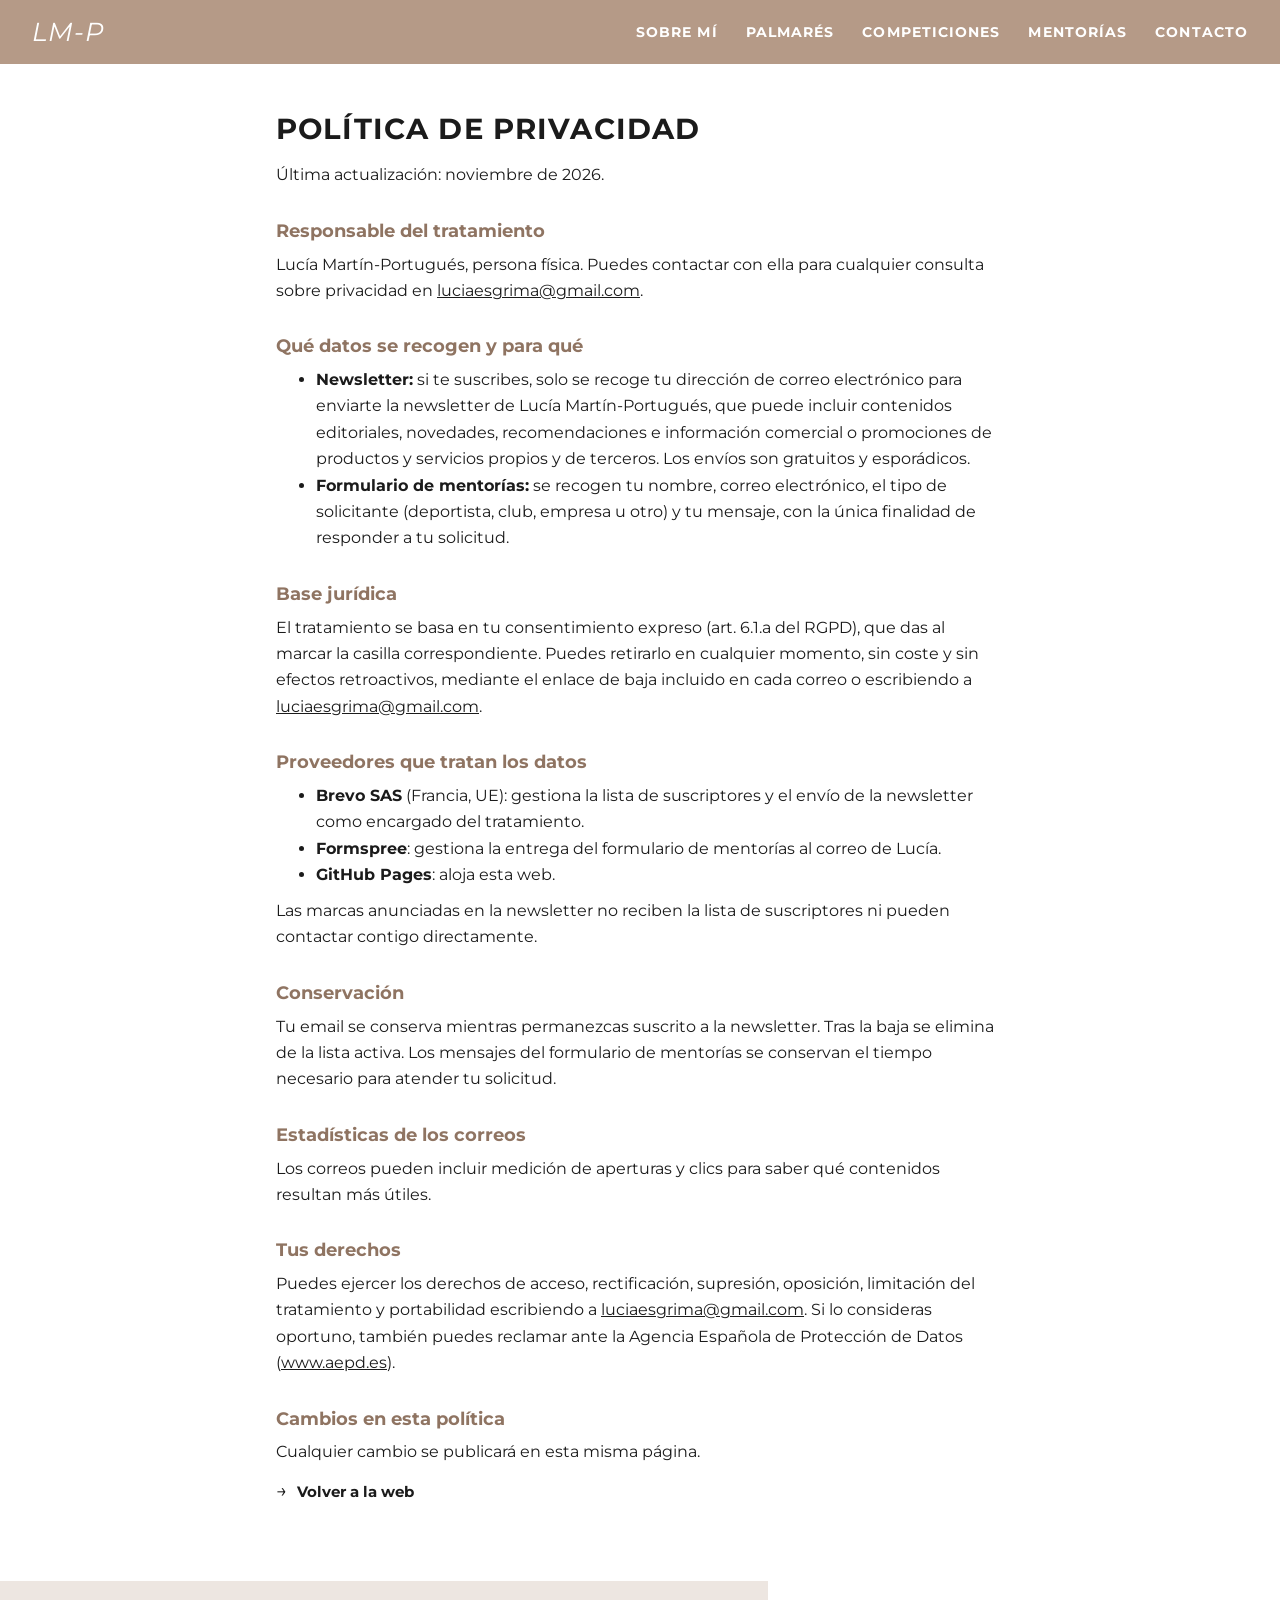
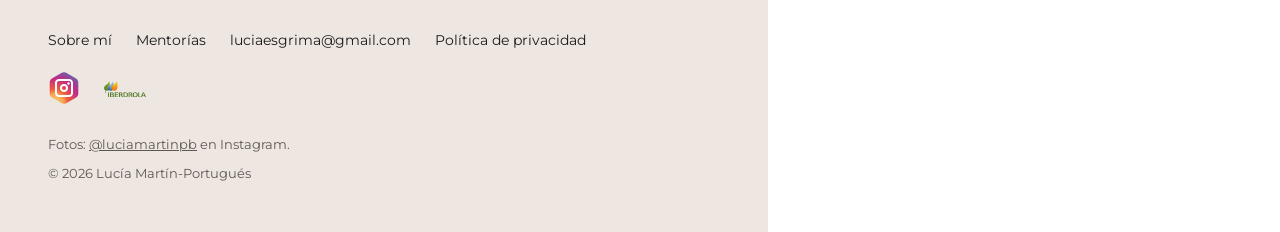
==== privacidad.html @ ec2f9558 "Newsletter: modal de suscripción con Brevo, captcha de suma y política de privacidad - Botón Suscrib" ====
<!DOCTYPE html>
<html lang="es">
<head>
  <meta charset="UTF-8">
  <meta name="viewport" content="width=device-width, initial-scale=1">
  <title>Política de privacidad | Lucía Martín-Portugués</title>
  <meta name="description" content="Política de privacidad de la web de Lucía Martín-Portugués: newsletter, formulario de mentorías, derechos y contacto.">
  <link rel="icon" href="favicon.svg" type="image/svg+xml">
  <link rel="preconnect" href="https://fonts.googleapis.com">
  <link rel="preconnect" href="https://fonts.gstatic.com" crossorigin>
  <link rel="stylesheet" href="https://fonts.googleapis.com/css2?family=Montserrat:ital,wght@0,400;0,500;0,600;0,700;0,800;1,400;1,600&display=swap">
  <link rel="stylesheet" href="css/styles.css">
</head>
<body>
  <a class="skip-link" href="#main">Saltar al contenido</a>

  <header class="site-header">
    <div class="header-inner">
      <a class="brand" href="index.html" aria-label="Lucía Martín-Portugués, inicio">LM-P</a>
      <button class="nav-toggle" type="button" aria-controls="site-nav" aria-expanded="false" aria-label="Abrir menú">
        <span class="nav-toggle-bar"></span>
        <span class="nav-toggle-bar"></span>
        <span class="nav-toggle-bar"></span>
      </button>
      <nav id="site-nav" class="site-nav" aria-label="Navegación principal">
        <ul>
          <li><a href="index.html#about">Sobre mí</a></li>
          <li><a href="index.html#highlights">Palmarés</a></li>
          <li><a href="index.html#competitions">Competiciones</a></li>
          <li><a href="index.html#mentoring">Mentorías</a></li>
          <li><a href="index.html#contact">Contacto</a></li>
        </ul>
      </nav>
    </div>
  </header>

  <main id="main" class="privacy-page">
    <h1>Política de privacidad</h1>
    <p>Última actualización: noviembre de 2026.</p>

    <h2>Responsable del tratamiento</h2>
    <p>Lucía Martín-Portugués, persona física. Puedes contactar con ella para cualquier consulta sobre privacidad en <a href="mailto:luciaesgrima@gmail.com">luciaesgrima@gmail.com</a>.</p>

    <h2>Qué datos se recogen y para qué</h2>
    <ul>
      <li><strong>Newsletter:</strong> si te suscribes, solo se recoge tu dirección de correo electrónico para enviarte la newsletter de Lucía Martín-Portugués, que puede incluir contenidos editoriales, novedades, recomendaciones e información comercial o promociones de productos y servicios propios y de terceros. Los envíos son gratuitos y esporádicos.</li>
      <li><strong>Formulario de mentorías:</strong> se recogen tu nombre, correo electrónico, el tipo de solicitante (deportista, club, empresa u otro) y tu mensaje, con la única finalidad de responder a tu solicitud.</li>
    </ul>

    <h2>Base jurídica</h2>
    <p>El tratamiento se basa en tu consentimiento expreso (art. 6.1.a del RGPD), que das al marcar la casilla correspondiente. Puedes retirarlo en cualquier momento, sin coste y sin efectos retroactivos, mediante el enlace de baja incluido en cada correo o escribiendo a <a href="mailto:luciaesgrima@gmail.com">luciaesgrima@gmail.com</a>.</p>

    <h2>Proveedores que tratan los datos</h2>
    <ul>
      <li><strong>Brevo SAS</strong> (Francia, UE): gestiona la lista de suscriptores y el envío de la newsletter como encargado del tratamiento.</li>
      <li><strong>Formspree</strong>: gestiona la entrega del formulario de mentorías al correo de Lucía.</li>
      <li><strong>GitHub Pages</strong>: aloja esta web.</li>
    </ul>
    <p>Las marcas anunciadas en la newsletter no reciben la lista de suscriptores ni pueden contactar contigo directamente.</p>

    <h2>Conservación</h2>
    <p>Tu email se conserva mientras permanezcas suscrito a la newsletter. Tras la baja se elimina de la lista activa. Los mensajes del formulario de mentorías se conservan el tiempo necesario para atender tu solicitud.</p>

    <h2>Estadísticas de los correos</h2>
    <p>Los correos pueden incluir medición de aperturas y clics para saber qué contenidos resultan más útiles.</p>

    <h2>Tus derechos</h2>
    <p>Puedes ejercer los derechos de acceso, rectificación, supresión, oposición, limitación del tratamiento y portabilidad escribiendo a <a href="mailto:luciaesgrima@gmail.com">luciaesgrima@gmail.com</a>. Si lo consideras oportuno, también puedes reclamar ante la Agencia Española de Protección de Datos (<a href="https://www.aepd.es" rel="noopener">www.aepd.es</a>).</p>

    <h2>Cambios en esta política</h2>
    <p>Cualquier cambio se publicará en esta misma página.</p>

    <p><a class="link-arrow" href="index.html">Volver a la web</a></p>
  </main>

  <footer id="contact" class="site-footer">
    <div class="footer-main">
      <ul class="footer-links">
        <li><a href="index.html#about">Sobre mí</a></li>
        <li><a href="index.html#mentoring">Mentorías</a></li>
        <li><a href="mailto:luciaesgrima@gmail.com">luciaesgrima@gmail.com</a></li>
        <li><a href="privacidad.html">Política de privacidad</a></li>
      </ul>
      <ul class="social-links" aria-label="Redes sociales y patrocinadores">
        <li><a href="https://www.instagram.com/luciamartinpb/" rel="noopener" aria-label="Instagram de Lucía"><img class="social-icon" src="assets/img/instagram-logo.png" alt="Instagram" width="2048" height="2048"></a></li>
        <li><img class="sponsor-icon" src="assets/img/iberdrola-logo.png" alt="Iberdrola, patrocinador" width="600" height="600"></li>
      </ul>
      <p class="credits">
        Fotos: <a href="https://www.instagram.com/luciamartinpb/" rel="noopener">@luciamartinpb</a> en Instagram.
      </p>
      <p class="copyright">&copy; <span id="year">2026</span> Lucía Martín-Portugués</p>
    </div>
  </footer>

  <script src="js/main.js" defer></script>
</body>
</html>
---- css/styles.css ----
/* ===== Base ===== */
:root {
  --color-bg: #ffffff;
  --color-bg-soft: #ede6e1;
  --color-taupe: #b59a87;
  --color-taupe-dark: #8f7462;
  --color-text: #1b1b1b;
  --color-muted: #5f5853;
  --color-border: #ddd3cc;
  --font-sans: "Montserrat", "Helvetica Neue", Helvetica, Arial, system-ui, sans-serif;
  --container: 1120px;
  --space: 1.25rem;
  --header-height: 64px;
}

*,
*::before,
*::after {
  box-sizing: border-box;
}

html {
  scroll-behavior: smooth;
  scroll-padding-top: var(--header-height);
}

body {
  margin: 0;
  font-family: var(--font-sans);
  font-size: 1rem;
  line-height: 1.65;
  color: var(--color-text);
  background: var(--color-bg);
}

img {
  max-width: 100%;
  height: auto;
  display: block;
}

a {
  color: inherit;
}

h1,
h2,
h3 {
  line-height: 1.15;
  margin: 0 0 0.6em;
  font-weight: 700;
}

.container {
  width: 100%;
  max-width: var(--container);
  margin: 0 auto;
  padding: 0 var(--space);
}

.narrow {
  max-width: 760px;
}

.visually-hidden {
  position: absolute;
  width: 1px;
  height: 1px;
  overflow: hidden;
  clip: rect(0 0 0 0);
  white-space: nowrap;
}

.skip-link {
  position: absolute;
  left: -999px;
  top: 0;
  padding: 0.5rem 1rem;
  background: var(--color-text);
  color: #fff;
  z-index: 100;
}

.skip-link:focus {
  left: 0;
}

/* ===== Header / nav ===== */
.site-header {
  position: sticky;
  top: 0;
  z-index: 10;
  background: var(--color-taupe);
  color: #fff;
}

.header-inner {
  display: flex;
  align-items: center;
  justify-content: space-between;
  flex-wrap: wrap;
  min-height: var(--header-height);
  padding: 0 var(--space);
}

.brand {
  font-family: var(--font-sans);
  font-style: italic;
  font-size: 1.6rem;
  letter-spacing: 0.04em;
  text-decoration: none;
}

.nav-toggle {
  display: inline-flex;
  flex-direction: column;
  justify-content: center;
  gap: 5px;
  width: 44px;
  height: 44px;
  padding: 10px;
  background: none;
  border: 0;
  cursor: pointer;
}

.nav-toggle-bar {
  display: block;
  height: 2px;
  background: #fff;
}

.site-nav {
  display: none;
  width: 100%;
}

.site-nav.is-open {
  display: block;
}

.site-nav ul {
  list-style: none;
  margin: 0;
  padding: 0 0 var(--space);
}

.site-nav a {
  display: block;
  padding: 0.6rem 0;
  text-decoration: none;
  text-transform: uppercase;
  letter-spacing: 0.08em;
  font-size: 0.85rem;
  font-weight: 700;
}

.site-nav a:hover,
.site-nav a:focus {
  opacity: 0.75;
}

/* ===== Shared UI ===== */
.eyebrow {
  margin: 0 0 0.75rem;
  text-transform: uppercase;
  letter-spacing: 0.14em;
  font-size: 0.8rem;
  font-weight: 700;
}

.link-arrow {
  display: inline-flex;
  align-items: center;
  gap: 0.6rem;
  font-weight: 700;
  font-size: 0.95rem;
  text-decoration: none;
}

.link-arrow::before {
  content: "\2192";
  font-size: 1.2rem;
  font-weight: 400;
}

.button {
  display: inline-block;
  padding: 0.85rem 1.75rem;
  border: 0;
  background: var(--color-taupe-dark);
  color: #fff;
  font: inherit;
  font-weight: 700;
  font-size: 0.85rem;
  text-transform: uppercase;
  letter-spacing: 0.1em;
  text-decoration: none;
  cursor: pointer;
}

.button:hover,
.button:focus {
  background: var(--color-text);
}

.button:disabled {
  background: #b9b2ad;
  cursor: not-allowed;
}

.button-light {
  background: #fff;
  color: var(--color-taupe-dark);
}

.button-light:hover,
.button-light:focus {
  background: var(--color-bg-soft);
}

/* ===== Hero ===== */
.hero {
  position: relative;
  display: grid;
  place-items: end center;
  min-height: 78vh;
  overflow: hidden;
  color: #fff;
  text-align: center;
  background: var(--color-text);
}

.hero-img {
  position: absolute;
  inset: 0;
  width: 100%;
  height: 100%;
  object-fit: cover;
  object-position: center 12%;
}

.hero::after {
  content: "";
  position: absolute;
  inset: 0;
  background: linear-gradient(180deg, rgba(0, 0, 0, 0.15), rgba(0, 0, 0, 0.45));
}

.hero-content {
  position: relative;
  z-index: 1;
  padding: 0 var(--space) 8vh;
}

.hero h1 {
  font-size: clamp(2rem, 7vw, 3.5rem);
  text-transform: uppercase;
  letter-spacing: 0.02em;
  text-shadow: 0 2px 16px rgba(0, 0, 0, 0.35);
}

/* ===== Tiles ===== */
.tiles {
  padding: 2.5rem 0;
}

.tiles-band {
  max-width: var(--container);
  margin: 0 auto;
  padding: 0 var(--space);
}

.tiles-grid {
  list-style: none;
  margin: 0;
  padding: 0;
  display: grid;
  gap: var(--space);
}

.tile {
  position: relative;
  display: block;
  aspect-ratio: 3 / 4;
  overflow: hidden;
  color: #fff;
  text-decoration: none;
}

.tile img {
  width: 100%;
  height: 100%;
  object-fit: cover;
  object-position: center 20%;
  transition: transform 0.4s ease;
}

.tile::after {
  content: "";
  position: absolute;
  inset: 0;
  background: rgba(0, 0, 0, 0.25);
}

.tile:hover img,
.tile:focus img {
  transform: scale(1.04);
}

.tile-label {
  position: absolute;
  inset: 0;
  z-index: 1;
  display: flex;
  flex-direction: column;
  align-items: center;
  justify-content: center;
  gap: 0.4rem;
  font-size: 1.6rem;
  font-weight: 700;
  text-transform: uppercase;
  letter-spacing: 0.04em;
}

.tile-label .link-arrow {
  font-size: 0.9rem;
  text-transform: none;
  letter-spacing: 0;
}

/* ===== Sections ===== */
.section {
  padding: 3.5rem 0;
}

.section-alt {
  background: var(--color-bg-soft);
}

.section-accent {
  background: var(--color-taupe);
  color: #fff;
}

.section-title {
  font-size: 1.9rem;
  text-transform: uppercase;
  letter-spacing: 0.04em;
}

.section-intro {
  max-width: 720px;
  margin: 0 0 2rem;
}

.lead {
  font-size: 1.2rem;
}

.source {
  margin-top: 1.5rem;
  font-size: 0.85rem;
  color: var(--color-muted);
}

/* ===== Highlights ===== */
.stats {
  list-style: none;
  margin: 0 0 2rem;
  padding: 0;
  display: grid;
  gap: var(--space);
}

.stat {
  padding: 1.5rem;
  background: #fff;
  border-top: 4px solid var(--color-taupe);
}

.stat-value {
  display: block;
  font-size: 2rem;
  font-weight: 700;
  text-transform: uppercase;
  color: var(--color-taupe-dark);
}

.stat-label {
  color: var(--color-muted);
}

.medal-table-wrap {
  overflow-x: auto;
}

.medal-table {
  width: 100%;
  max-width: 560px;
  border-collapse: collapse;
  background: #fff;
}

.medal-table caption {
  text-align: left;
  font-weight: 700;
  text-transform: uppercase;
  letter-spacing: 0.06em;
  font-size: 0.85rem;
  padding-bottom: 0.5rem;
}

.medal-table th,
.medal-table td {
  padding: 0.65rem 1rem;
  border-bottom: 1px solid var(--color-border);
  text-align: center;
}

.medal-table th[scope="row"],
.medal-table thead th:first-child {
  text-align: left;
}

/* ===== Competitions ===== */
.events {
  list-style: none;
  margin: 0;
  padding: 0;
  border-top: 1px solid var(--color-border);
}

.event {
  display: grid;
  gap: 0.25rem;
  padding: 1.1rem 0;
  border-bottom: 1px solid var(--color-border);
}

.event time {
  font-weight: 700;
  text-transform: uppercase;
  letter-spacing: 0.06em;
  font-size: 0.85rem;
  color: var(--color-taupe-dark);
}

.event h3 {
  margin: 0;
  font-size: 1.15rem;
}

.event h3 a {
  text-decoration: none;
}

.event h3 a:hover,
.event h3 a:focus {
  text-decoration: underline;
}

.event p {
  margin: 0;
  color: var(--color-muted);
}

/* ===== Mentoring ===== */
.mentoring-grid {
  display: grid;
  gap: var(--space);
  margin-bottom: 2.5rem;
}

.offer {
  padding: 1.5rem;
  background: rgba(255, 255, 255, 0.12);
  border: 1px solid rgba(255, 255, 255, 0.35);
}

.offer h3 {
  font-size: 1.05rem;
  text-transform: uppercase;
  letter-spacing: 0.06em;
}

.offer ul {
  margin: 0;
  padding-left: 1.1rem;
}

.offer li + li {
  margin-top: 0.4rem;
}

.form-wrap {
  padding: 1.75rem var(--space);
  background: #fff;
  color: var(--color-text);
}

.form-wrap h3 {
  font-size: 1.2rem;
  text-transform: uppercase;
  letter-spacing: 0.04em;
}

/* Honeypot field, invisible to users */
.hp-field {
  position: absolute;
  left: -9999px;
  width: 1px;
  height: 1px;
  overflow: hidden;
}

.contact-form {
  display: grid;
  gap: 1rem;
}

.form-row {
  display: flex;
  flex-direction: column;
  gap: 0.35rem;
}

.form-row label {
  font-size: 0.85rem;
  font-weight: 700;
}

.contact-form input[type="text"],
.contact-form input[type="email"],
.contact-form select,
.contact-form textarea {
  width: 100%;
  padding: 0.75rem;
  border: 1px solid var(--color-border);
  border-radius: 0;
  font: inherit;
  background: #fff;
}

.contact-form input:focus,
.contact-form select:focus,
.contact-form textarea:focus {
  outline: 2px solid var(--color-taupe);
  outline-offset: 1px;
}

.checkbox-row {
  flex-direction: row;
  align-items: flex-start;
  gap: 0.6rem;
}

.checkbox-row input {
  margin-top: 0.3rem;
}

.checkbox-row label {
  font-weight: 400;
}

.form-status {
  margin: 0.5rem 0 0;
  font-size: 0.9rem;
  color: var(--color-muted);
}

/* ===== Footer ===== */
.site-footer {
  display: grid;
}

.footer-main {
  padding: 2.5rem var(--space);
  background: var(--color-bg-soft);
  font-size: 0.9rem;
}

.footer-links,
.social-links {
  list-style: none;
  margin: 0 0 1.25rem;
  padding: 0;
  display: flex;
  flex-wrap: wrap;
  gap: 0.5rem 1.5rem;
}

.footer-links a,
.social-links a {
  text-decoration: none;
}

.footer-links a:hover,
.social-links a:hover,
.footer-links a:focus,
.social-links a:focus {
  text-decoration: underline;
}

.social-links a {
  font-weight: 700;
  text-transform: uppercase;
  letter-spacing: 0.06em;
  font-size: 0.8rem;
}

.credits,
.copyright {
  margin: 0.5rem 0 0;
  font-size: 0.8rem;
  color: var(--color-muted);
}

.footer-panel {
  padding: 2.5rem var(--space);
  background: var(--color-taupe);
  color: #fff;
}

.footer-panel h2 {
  font-size: 1.6rem;
  text-transform: uppercase;
  letter-spacing: 0.04em;
}


/* ===== Conoce la esgrima ===== */
.fencing-grid {
  display: grid;
  gap: var(--space);
  margin-top: 2rem;
}

.fencing-card {
  background: #fff;
  padding: 1.5rem;
  border-radius: 4px;
}

.fencing-card h3 {
  margin-top: 0;
  text-transform: uppercase;
  letter-spacing: 0.04em;
  font-size: 1rem;
  color: var(--color-taupe-dark);
}

.fencing-card ul {
  margin: 0;
  padding-left: 1.25rem;
}

.fencing-card li {
  margin: 0.4rem 0;
}

.fencing-outro {
  margin-top: 2rem;
}

/* Footer icons */
.social-icon,
.sponsor-icon {
  height: 2rem;
  width: auto;
  display: block;
}

.sponsor-icon {
  height: 2.6rem;
}

.newsletter-note {
  margin: 1.75rem 0 0.75rem;
  font-size: 0.9rem;
}

/* ===== Newsletter modal ===== */
.modal {
  border: 0;
  padding: 0;
  width: min(92vw, 30rem);
  max-height: 90vh;
  border-radius: 4px;
}

.modal::backdrop {
  background: rgba(0, 0, 0, 0.55);
}

.modal-card {
  position: relative;
  padding: 2rem 1.75rem 1.5rem;
}

.modal-card h2 {
  font-size: 1.4rem;
  text-transform: uppercase;
  letter-spacing: 0.04em;
  color: var(--color-taupe-dark);
}

.modal-close {
  position: absolute;
  top: 0.6rem;
  right: 0.9rem;
  border: 0;
  background: transparent;
  font-size: 1.75rem;
  line-height: 1;
  cursor: pointer;
  color: var(--color-muted);
}

.modal-close:hover,
.modal-close:focus {
  color: var(--color-text);
}

#nl-captcha {
  max-width: 6rem;
}

.modal-note {
  margin: 1rem 0 0;
  font-size: 0.8rem;
  color: var(--color-muted);
}

/* ===== Página de privacidad ===== */
.privacy-page {
  max-width: 48rem;
  margin: 0 auto;
  padding: 3rem var(--space) 4rem;
}

.privacy-page h1 {
  font-size: 1.8rem;
  text-transform: uppercase;
  letter-spacing: 0.04em;
}

.privacy-page h2 {
  margin-top: 2rem;
  font-size: 1.1rem;
  color: var(--color-taupe-dark);
}

.privacy-page p,
.privacy-page ul {
  margin: 0.6rem 0;
}

/* ===== Tablet and up ===== */
@media (min-width: 768px) {
  .nav-toggle {
    display: none;
  }

  .header-inner {
    padding: 0 2rem;
  }

  .site-nav {
    display: block;
    width: auto;
  }

  .site-nav ul {
    display: flex;
    gap: 1.75rem;
    padding: 0;
  }

  .tiles-band {
    background: var(--color-taupe);
    padding: 0 3rem;
    margin-top: 2.5rem;
  }

  .tiles-grid {
    grid-template-columns: repeat(3, 1fr);
    gap: 1.5rem;
    margin: -2rem -4.5rem;
  }

  .tiles {
    padding: 2rem 0 5rem;
  }

  .stats {
    grid-template-columns: repeat(2, 1fr);
  }

  .event {
    grid-template-columns: 200px 1fr;
    align-items: baseline;
  }

  .mentoring-grid {
    grid-template-columns: repeat(3, 1fr);
  }

  .mentoring-form-row {
    grid-template-columns: 2fr 3fr;
    align-items: start;
  }

  .mentoring-img {
    max-width: none;
  }

  .form-wrap {
    padding: 2.5rem;
  }

  /* Honeypot field, invisible to users */
.hp-field {
  position: absolute;
  left: -9999px;
  width: 1px;
  height: 1px;
  overflow: hidden;
}

.contact-form {
    grid-template-columns: 1fr 1fr;
    gap: 1.25rem 1.5rem;
  }

  .form-row-full {
    grid-column: 1 / -1;
  }

  .site-footer {
    grid-template-columns: 3fr 2fr;
  }

  .footer-main,
  .footer-panel {
    padding: 3rem;
  }

  .section {
    padding: 5rem 0;
  }

  .fencing-grid {
    grid-template-columns: repeat(3, 1fr);
  }
}

@media (min-width: 1100px) {
  .stats {
    grid-template-columns: repeat(4, 1fr);
  }
}

/* Hero motto */
.hero-motto {
  margin: -0.5rem 0 1.5rem;
  font-family: var(--font-sans);
  font-style: italic;
  font-size: 1.15rem;
}

.tile .tile-img-alt {
  object-position: center 30%;
}

/* Quotes */
.section-quotes {
  background: var(--color-taupe-dark);
  color: #fff;
}

.quotes {
  display: grid;
  gap: 2rem;
  margin: 0;
  padding: 0;
  list-style: none;
}

.quotes blockquote {
  margin: 0;
}

.quotes blockquote p {
  margin: 0;
  font-family: var(--font-sans);
  font-style: italic;
  font-size: 1.3rem;
  line-height: 1.45;
}

.quote-source {
  margin: 0.75rem 0 0;
  font-size: 0.75rem;
  font-weight: 700;
  letter-spacing: 0.15em;
  text-transform: uppercase;
  opacity: 0.85;
}

/* Ranking chart */
.ranking {
  margin-top: 3rem;
}

.ranking h3 {
  margin: 0 0 0.5rem;
  font-size: 0.95rem;
  letter-spacing: 0.12em;
  text-transform: uppercase;
}

.rank-figure {
  margin: 1.5rem 0 1rem;
  padding: 1rem;
  background: #fff;
}

.rank-chart {
  display: block;
  width: 100%;
  height: auto;
}

.rank-chart .grid {
  stroke: var(--color-bg-soft);
  stroke-width: 1;
}

.rank-chart .axis {
  font-size: 11px;
  fill: #666;
}

.rank-chart .line {
  fill: none;
  stroke: var(--color-taupe-dark);
  stroke-width: 2.5;
  stroke-linejoin: round;
}

.rank-chart .dot {
  fill: var(--color-taupe-dark);
  stroke: #fff;
  stroke-width: 1.5;
}

.rank-figure figcaption {
  margin-top: 0.5rem;
  font-size: 0.8rem;
  color: #666;
}

.rank-details summary {
  cursor: pointer;
  font-weight: 700;
}

.rank-table {
  width: 100%;
  max-width: 32rem;
  margin-top: 1rem;
  border-collapse: collapse;
  background: #fff;
  font-size: 0.9rem;
}

.rank-table caption {
  text-align: left;
  padding-bottom: 0.5rem;
  font-weight: 700;
}

.rank-table th,
.rank-table td {
  padding: 0.4rem 0.75rem;
  border-bottom: 1px solid var(--color-bg-soft);
  text-align: left;
}

@media (min-width: 768px) {
  .quotes {
    grid-template-columns: repeat(2, 1fr);
    gap: 3rem;
  }
}


.rank-chart .rank-num {
  font-size: 9.5px;
  font-weight: 600;
  fill: var(--color-taupe-dark);
}

.mentoring-form-row {
  display: grid;
  gap: var(--space);
}

.mentoring-img {
  display: block;
  width: 100%;
  max-width: 34rem;
  margin: 0 auto;
}
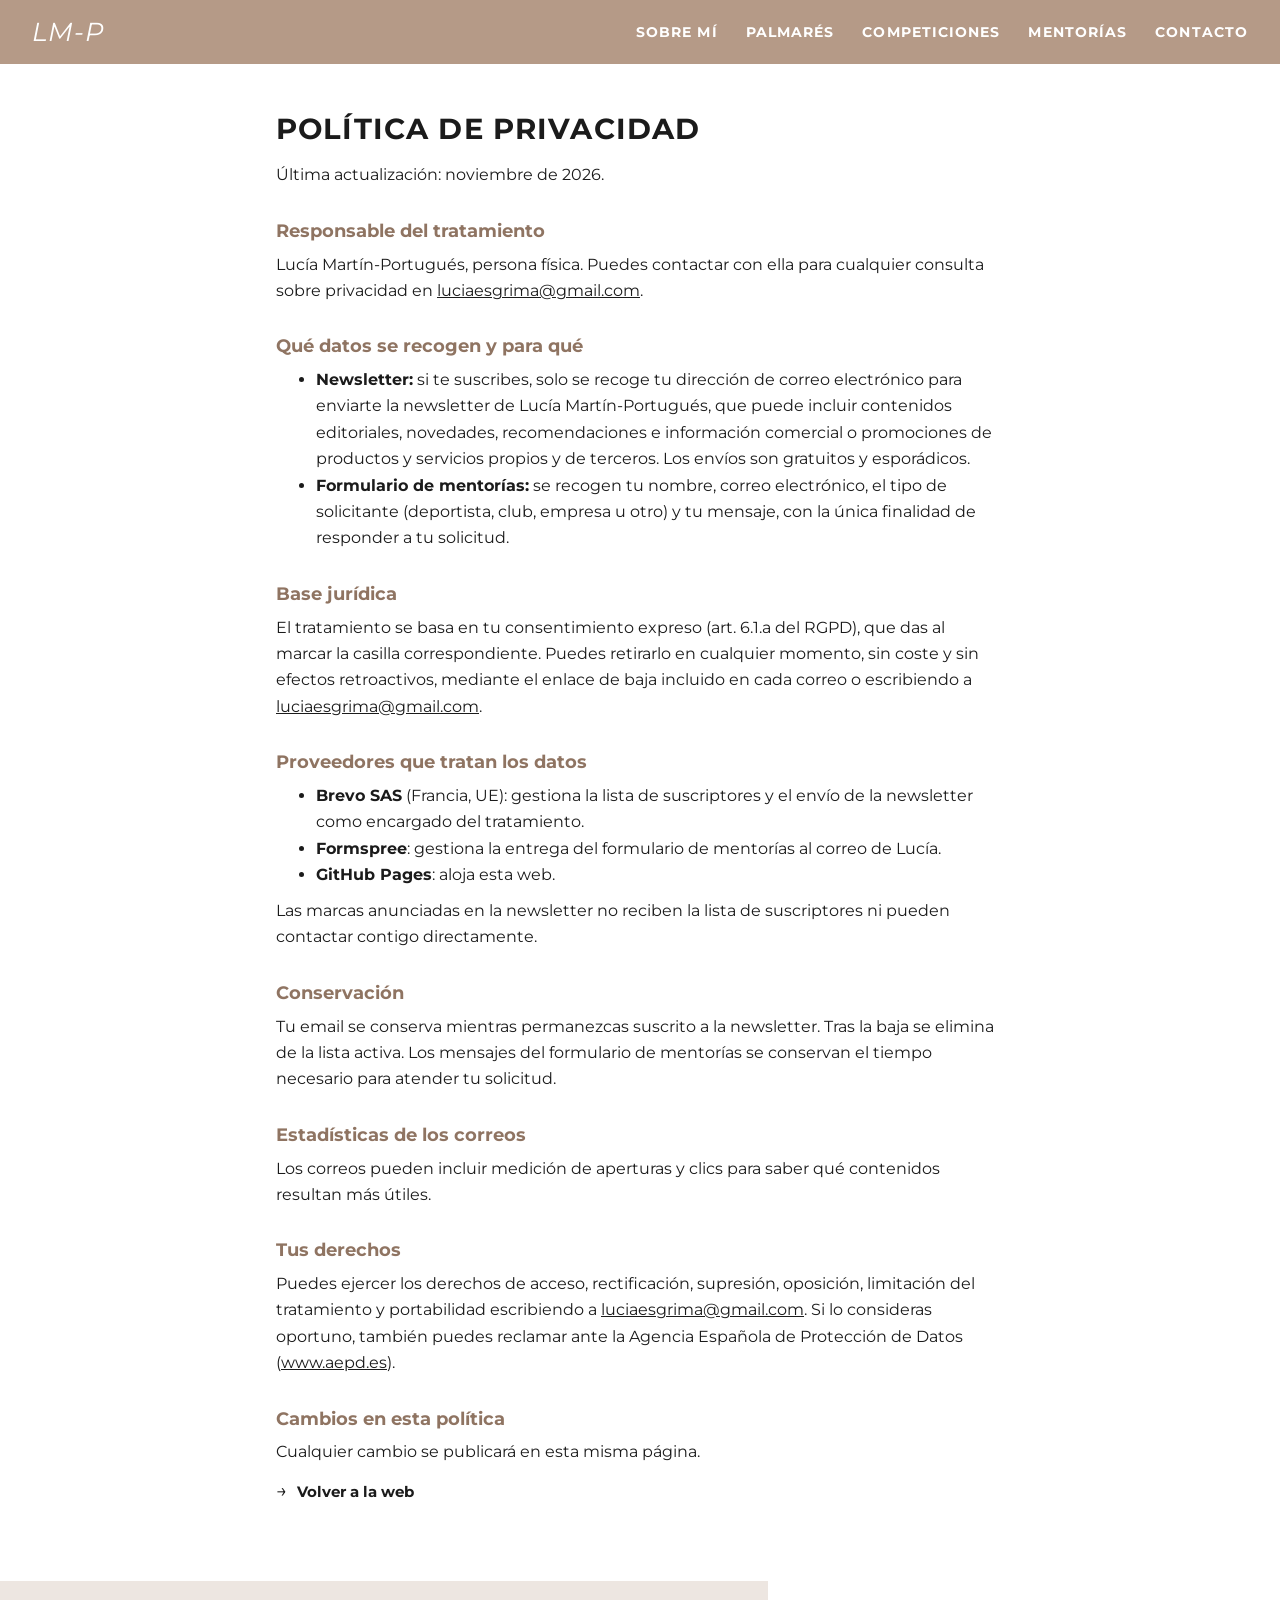
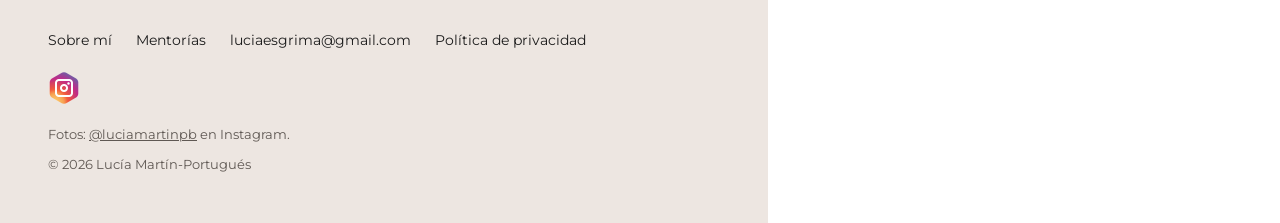
==== commit e95fdc94: "Header newsletter (SUSCRIBIRME + texto), favicon del nuevo logo e Iberdrola oculto temporalmente Co-" ====
--- a/privacidad.html
+++ b/privacidad.html
@@ -5,7 +5,11 @@
   <meta name="viewport" content="width=device-width, initial-scale=1">
   <title>Política de privacidad | Lucía Martín-Portugués</title>
   <meta name="description" content="Política de privacidad de la web de Lucía Martín-Portugués: newsletter, formulario de mentorías, derechos y contacto.">
-  <link rel="icon" href="favicon.svg" type="image/svg+xml">
+  <link rel="icon" href="favicon.ico" sizes="any">
+  <link rel="icon" type="image/png" sizes="16x16" href="favicon-16x16.png">
+  <link rel="icon" type="image/png" sizes="32x32" href="favicon-32x32.png">
+  <link rel="apple-touch-icon" href="apple-touch-icon.png">
+  <link rel="manifest" href="site.webmanifest">
   <link rel="preconnect" href="https://fonts.googleapis.com">
   <link rel="preconnect" href="https://fonts.gstatic.com" crossorigin>
   <link rel="stylesheet" href="https://fonts.googleapis.com/css2?family=Montserrat:ital,wght@0,400;0,500;0,600;0,700;0,800;1,400;1,600&display=swap">
@@ -83,7 +87,9 @@
       </ul>
       <ul class="social-links" aria-label="Redes sociales y patrocinadores">
         <li><a href="https://www.instagram.com/luciamartinpb/" rel="noopener" aria-label="Instagram de Lucía"><img class="social-icon" src="assets/img/instagram-logo.png" alt="Instagram" width="2048" height="2048"></a></li>
-        <li><img class="sponsor-icon" src="assets/img/iberdrola-logo.png" alt="Iberdrola, patrocinador" width="600" height="600"></li>
+        <!-- TEMPORAL: logo de Iberdrola oculto a petición del usuario.
+             Para reactivarlo, descomentar la línea inferior. -->
+        <!-- <li><img class="sponsor-icon" src="assets/img/iberdrola-logo.png" alt="Iberdrola, patrocinador" width="600" height="600"></li> -->
       </ul>
       <p class="credits">
         Fotos: <a href="https://www.instagram.com/luciamartinpb/" rel="noopener">@luciamartinpb</a> en Instagram.
--- a/css/styles.css
+++ b/css/styles.css
@@ -160,6 +160,33 @@
   opacity: 0.75;
 }
 
+.header-subscribe {
+  display: flex;
+  align-items: center;
+  gap: 0.9rem;
+  margin-left: auto;
+}
+
+.nav-subscribe {
+  padding: 0.5rem 1.1rem;
+  font-size: 0.75rem;
+}
+
+.nav-subscribe-note {
+  display: none;
+  max-width: 11rem;
+  font-size: 0.72rem;
+  line-height: 1.3;
+  color: rgba(255, 255, 255, 0.8);
+  text-align: right;
+}
+
+@media (min-width: 1280px) {
+  .nav-subscribe-note {
+    display: block;
+  }
+}
+
 /* ===== Shared UI ===== */
 .eyebrow {
   margin: 0 0 0.75rem;
@@ -237,7 +264,7 @@
   width: 100%;
   height: 100%;
   object-fit: cover;
-  object-position: center 12%;
+  object-position: center 6%;
 }
 
 .hero::after {
@@ -250,7 +277,7 @@
 .hero-content {
   position: relative;
   z-index: 1;
-  padding: 0 var(--space) 8vh;
+  padding: 0 var(--space) 5vh;
 }
 
 .hero h1 {
@@ -569,6 +596,16 @@
   color: var(--color-muted);
 }
 
+.form-status.is-success {
+  margin-top: 1rem;
+  padding: 0.9rem 1rem;
+  font-size: 1rem;
+  font-weight: 600;
+  color: var(--color-taupe-dark);
+  background: var(--color-bg-soft);
+  border-radius: 4px;
+}
+
 /* ===== Footer ===== */
 .site-footer {
   display: grid;
@@ -673,6 +710,11 @@
 
 .sponsor-icon {
   height: 2.6rem;
+}
+
+.footer-panel .button {
+  min-width: 11.5rem;
+  text-align: center;
 }
 
 .newsletter-note {
@@ -758,23 +800,8 @@
 
 /* ===== Tablet and up ===== */
 @media (min-width: 768px) {
-  .nav-toggle {
-    display: none;
-  }
-
   .header-inner {
     padding: 0 2rem;
-  }
-
-  .site-nav {
-    display: block;
-    width: auto;
-  }
-
-  .site-nav ul {
-    display: flex;
-    gap: 1.75rem;
-    padding: 0;
   }
 
   .tiles-band {
@@ -855,6 +882,23 @@
   }
 }
 
+@media (min-width: 1024px) {
+  .nav-toggle {
+    display: none;
+  }
+
+  .site-nav {
+    display: block;
+    width: auto;
+  }
+
+  .site-nav ul {
+    display: flex;
+    gap: 1.75rem;
+    padding: 0;
+  }
+}
+
 @media (min-width: 1100px) {
   .stats {
     grid-template-columns: repeat(4, 1fr);
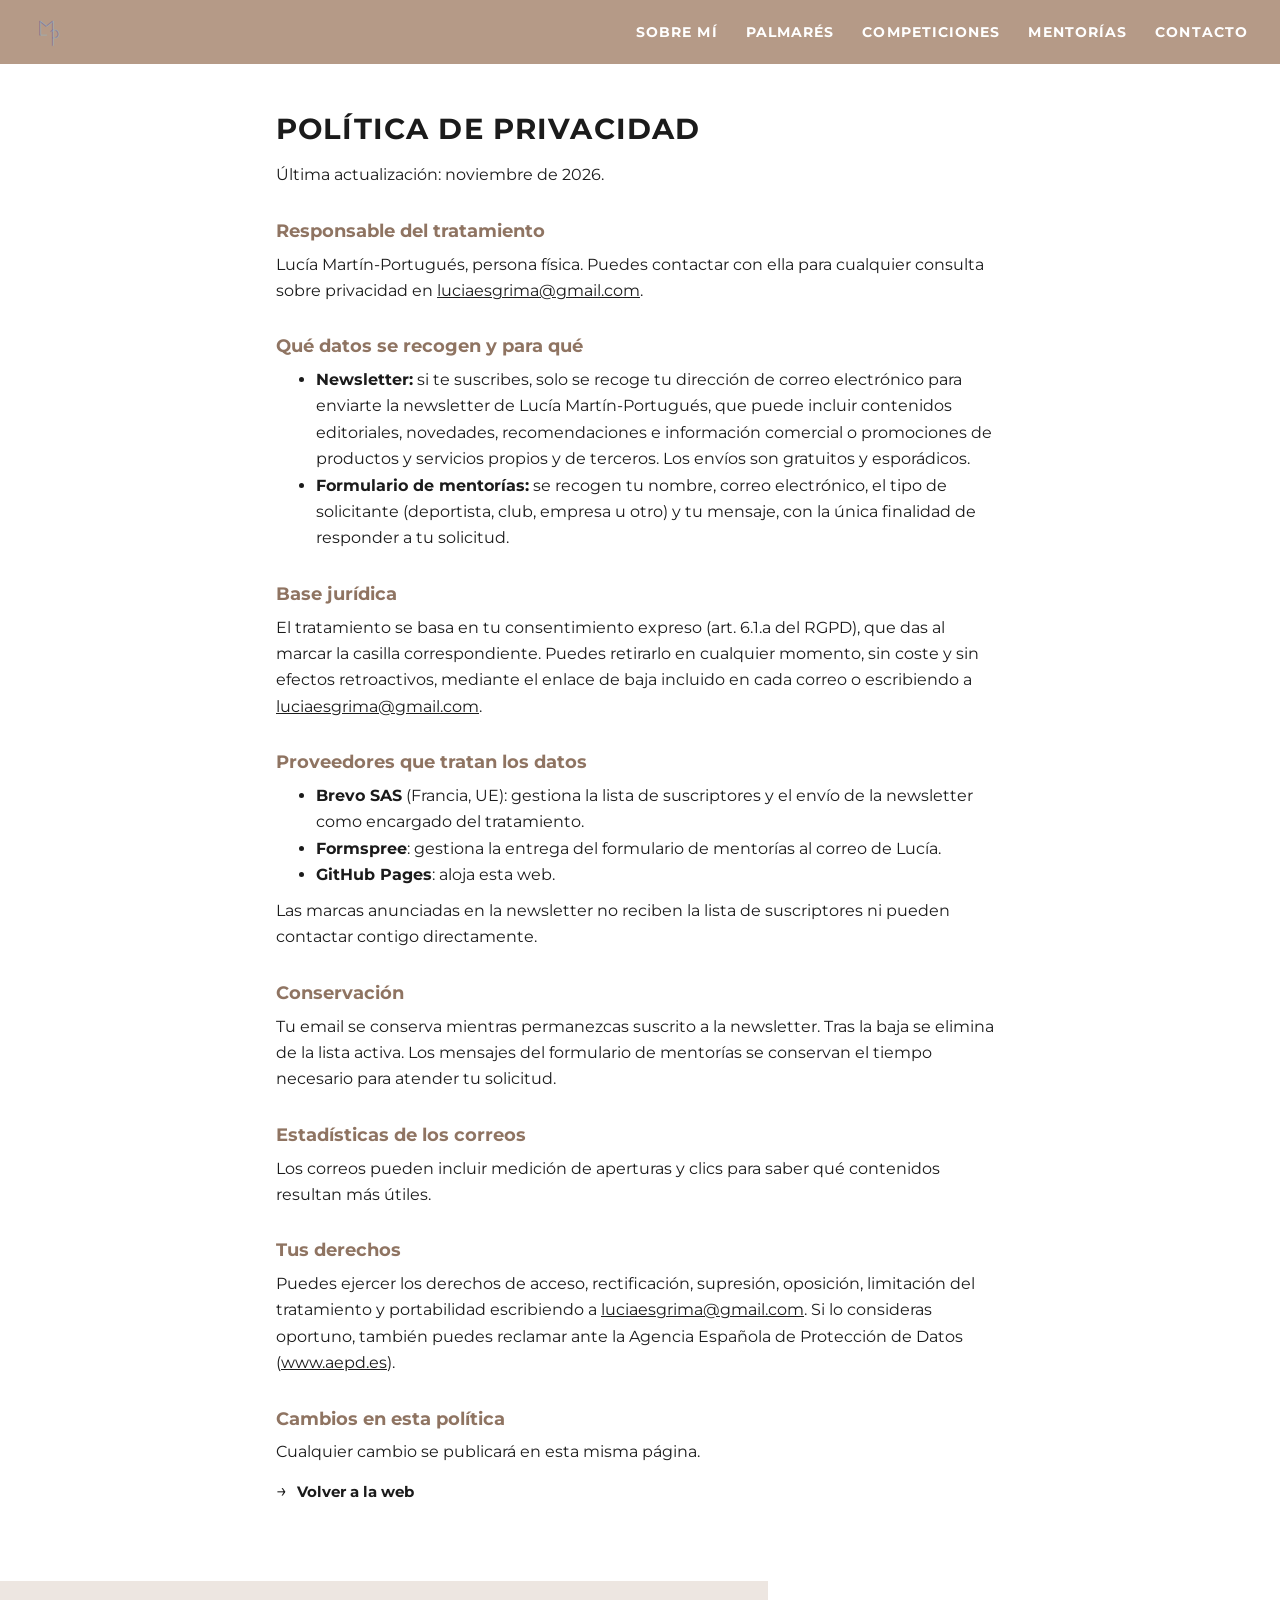
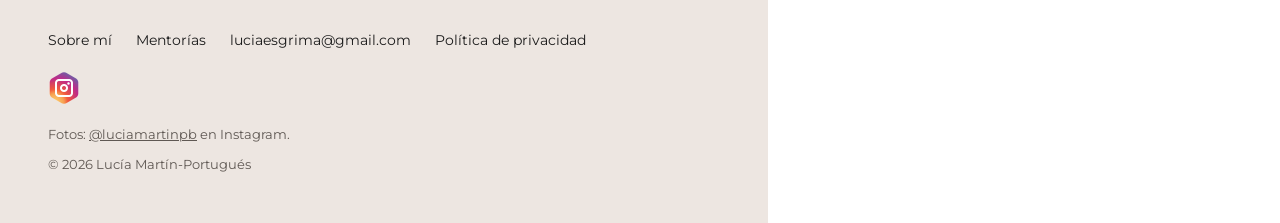
==== commit 33daeca4: "Header: logo del favicon como marca, SUSCRIBIRME junto a la marca y texto newsletter en una línea Co" ====
--- a/privacidad.html
+++ b/privacidad.html
@@ -20,7 +20,7 @@
 
   <header class="site-header">
     <div class="header-inner">
-      <a class="brand" href="index.html" aria-label="Lucía Martín-Portugués, inicio">LM-P</a>
+      <a class="brand" href="index.html" aria-label="Lucía Martín-Portugués, inicio"><img src="favicon-32x32.png" alt="Lucía Martín-Portugués" width="32" height="32"></a>
       <button class="nav-toggle" type="button" aria-controls="site-nav" aria-expanded="false" aria-label="Abrir menú">
         <span class="nav-toggle-bar"></span>
         <span class="nav-toggle-bar"></span>
--- a/css/styles.css
+++ b/css/styles.css
@@ -104,11 +104,14 @@
 }
 
 .brand {
-  font-family: var(--font-sans);
-  font-style: italic;
-  font-size: 1.6rem;
-  letter-spacing: 0.04em;
-  text-decoration: none;
+  display: inline-flex;
+  align-items: center;
+}
+
+.brand img {
+  display: block;
+  width: 32px;
+  height: 32px;
 }
 
 .nav-toggle {
@@ -164,7 +167,7 @@
   display: flex;
   align-items: center;
   gap: 0.9rem;
-  margin-left: auto;
+  margin-right: auto;
 }
 
 .nav-subscribe {
@@ -174,14 +177,23 @@
 
 .nav-subscribe-note {
   display: none;
-  max-width: 11rem;
-  font-size: 0.72rem;
+  font-size: 0.85rem;
   line-height: 1.3;
-  color: rgba(255, 255, 255, 0.8);
-  text-align: right;
-}
-
-@media (min-width: 1280px) {
+  color: rgba(255, 255, 255, 0.85);
+  white-space: nowrap;
+}
+
+/* 1280–1439 px: el texto no cabe en una línea, se muestra en dos líneas pequeñas */
+@media (min-width: 1280px) and (max-width: 1439px) {
+  .nav-subscribe-note {
+    display: block;
+    max-width: 13rem;
+    font-size: 0.72rem;
+    white-space: normal;
+  }
+}
+
+@media (min-width: 1440px) {
   .nav-subscribe-note {
     display: block;
   }
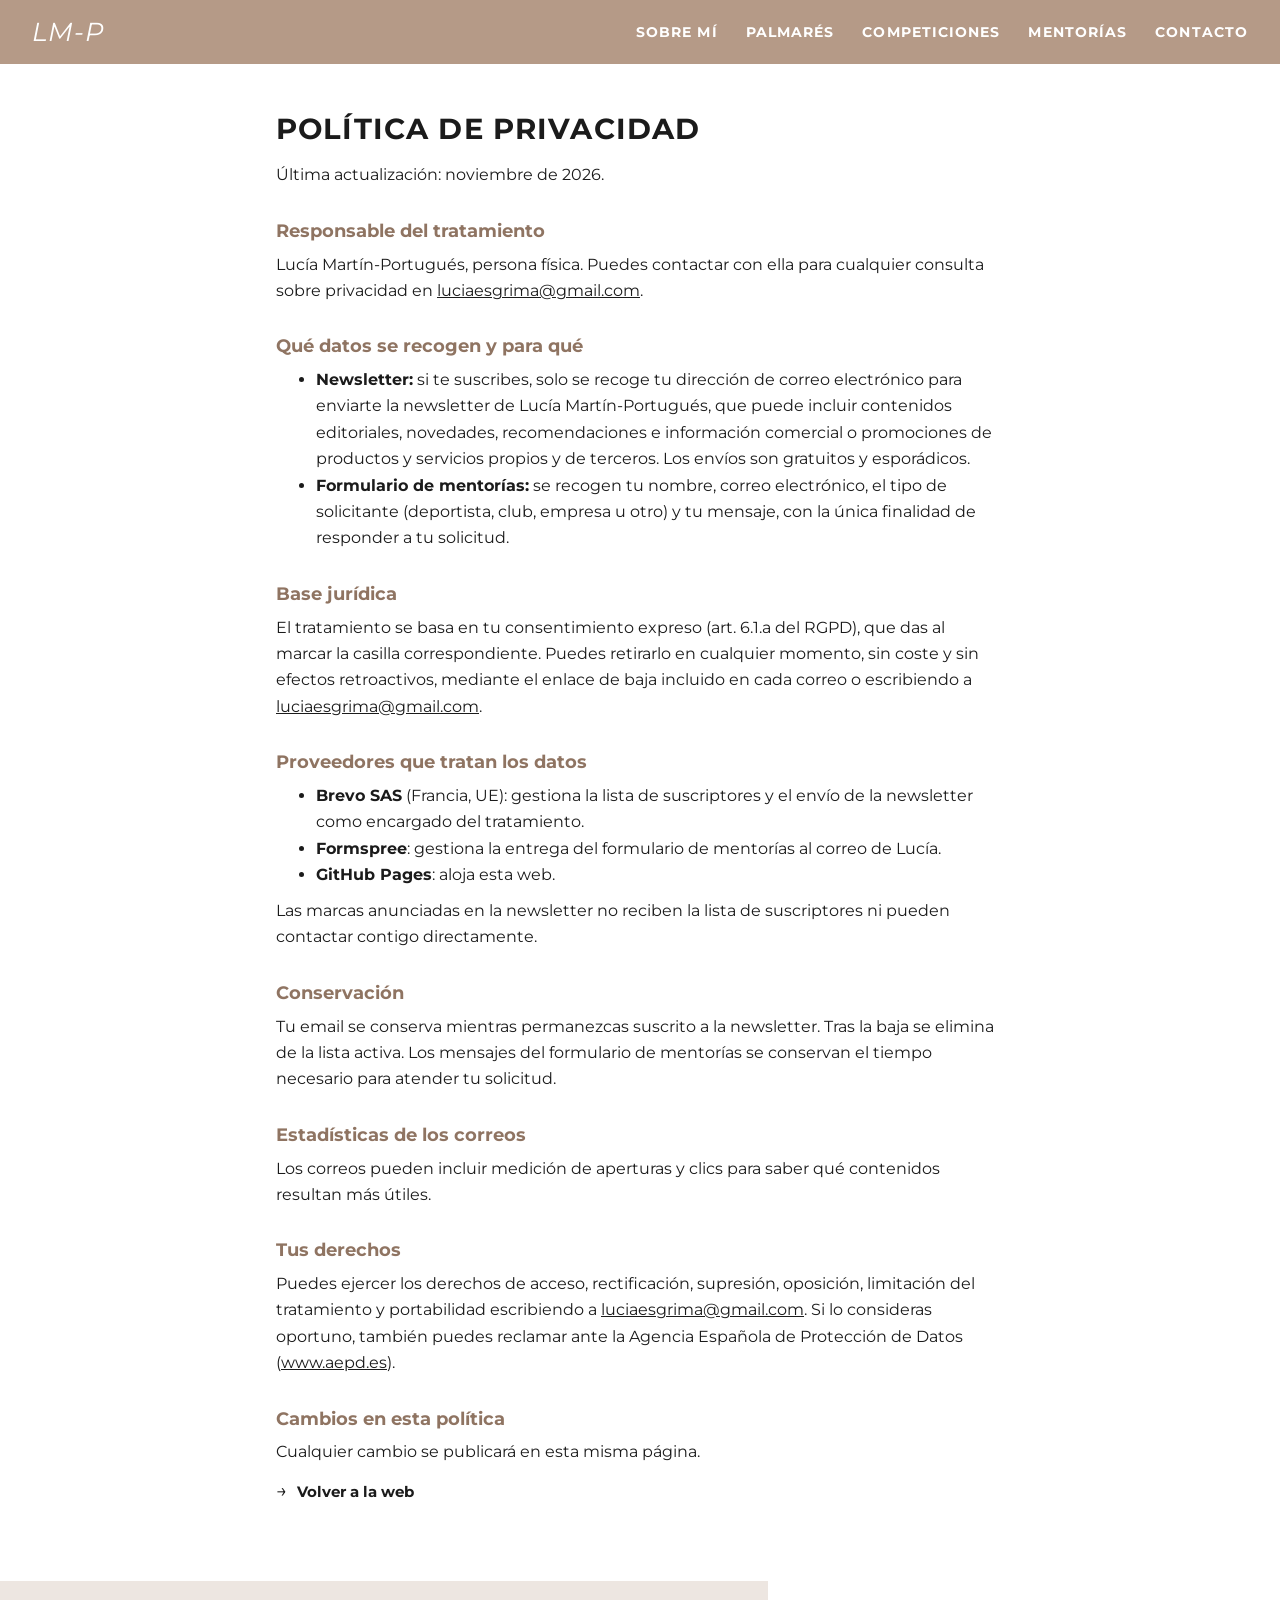
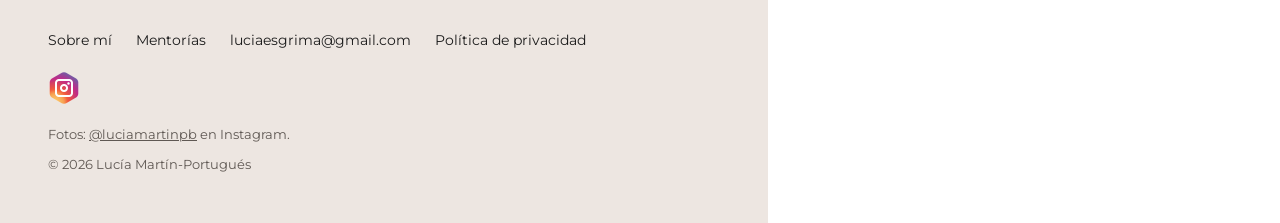
==== commit 1a89b0df: "Header: revertir la marca a LM-P (texto) en las 3 páginas Co-Authored-By: Devin AI <158243242+devin-" ====
--- a/privacidad.html
+++ b/privacidad.html
@@ -20,7 +20,7 @@
 
   <header class="site-header">
     <div class="header-inner">
-      <a class="brand" href="index.html" aria-label="Lucía Martín-Portugués, inicio"><img src="favicon-32x32.png" alt="Lucía Martín-Portugués" width="32" height="32"></a>
+      <a class="brand" href="index.html" aria-label="Lucía Martín-Portugués, inicio">LM-P</a>
       <button class="nav-toggle" type="button" aria-controls="site-nav" aria-expanded="false" aria-label="Abrir menú">
         <span class="nav-toggle-bar"></span>
         <span class="nav-toggle-bar"></span>
--- a/css/styles.css
+++ b/css/styles.css
@@ -104,14 +104,11 @@
 }
 
 .brand {
-  display: inline-flex;
-  align-items: center;
-}
-
-.brand img {
-  display: block;
-  width: 32px;
-  height: 32px;
+  font-family: var(--font-sans);
+  font-style: italic;
+  font-size: 1.6rem;
+  letter-spacing: 0.04em;
+  text-decoration: none;
 }
 
 .nav-toggle {
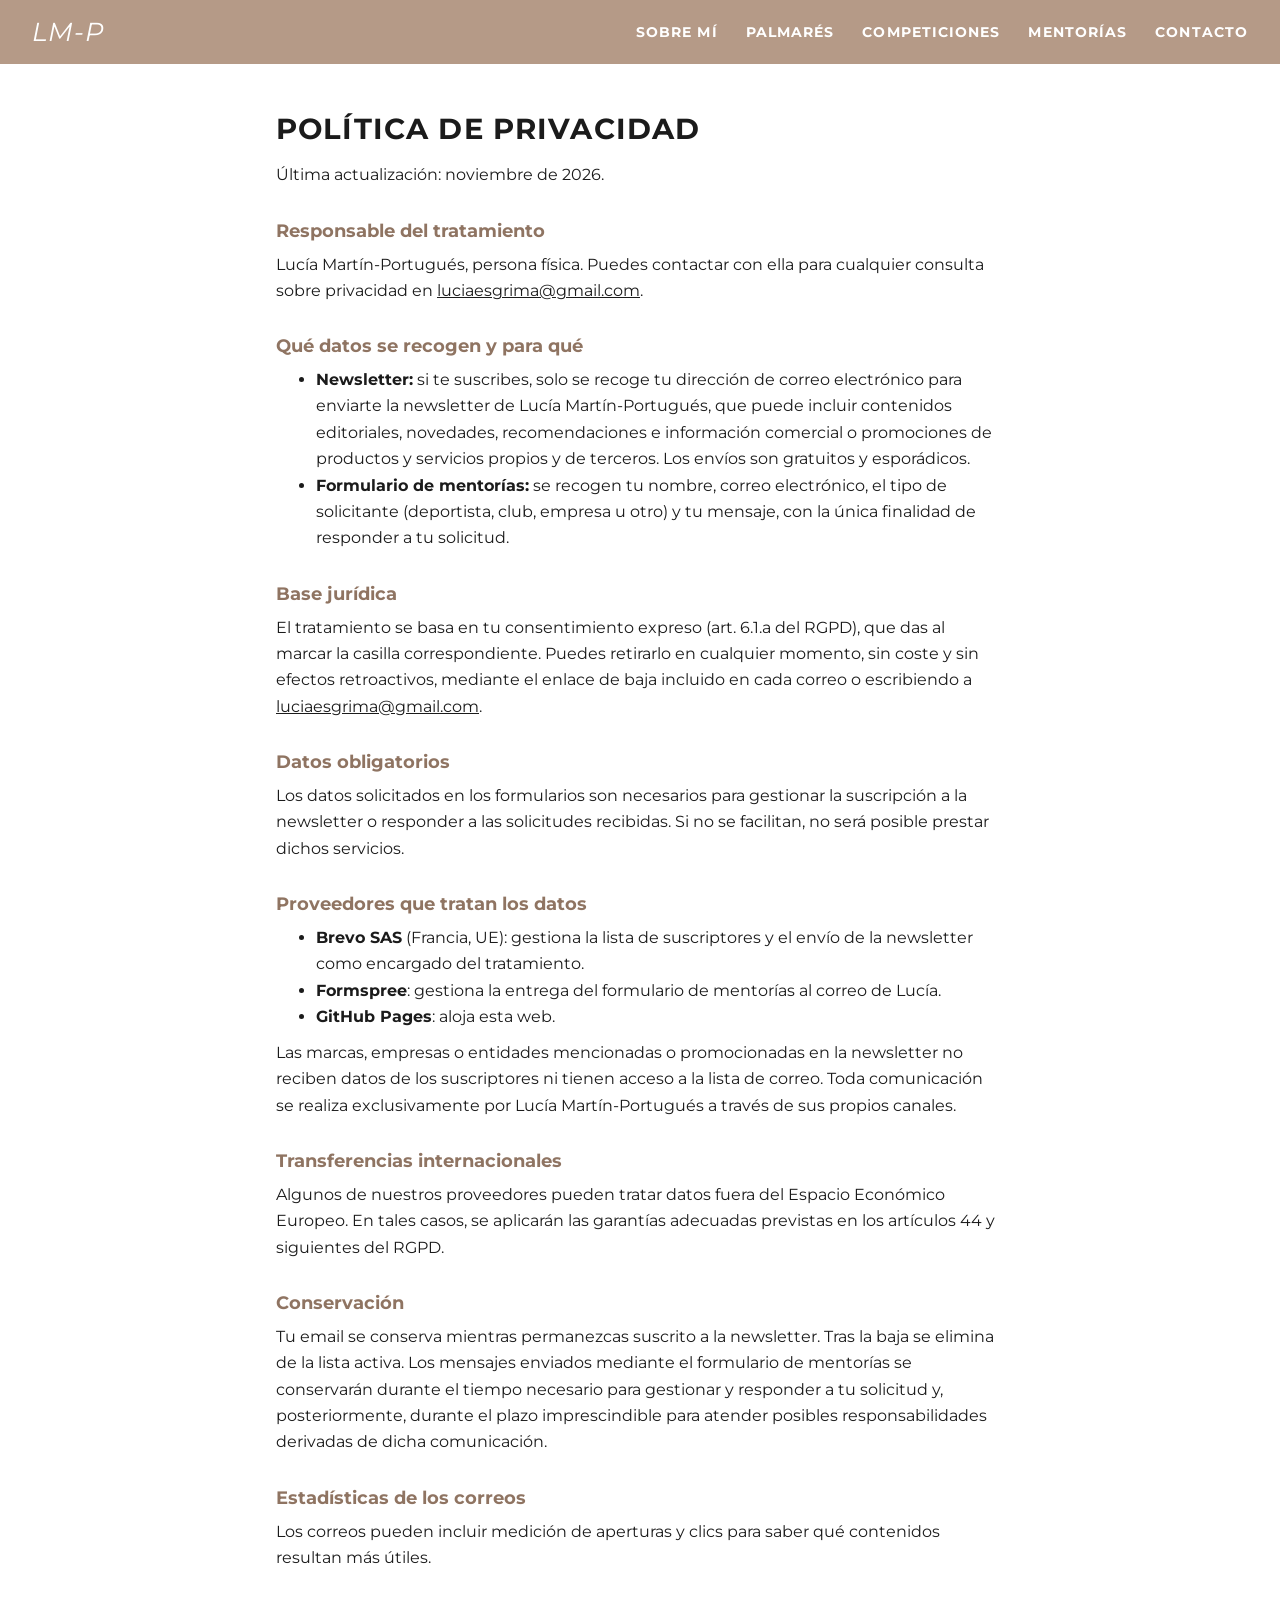
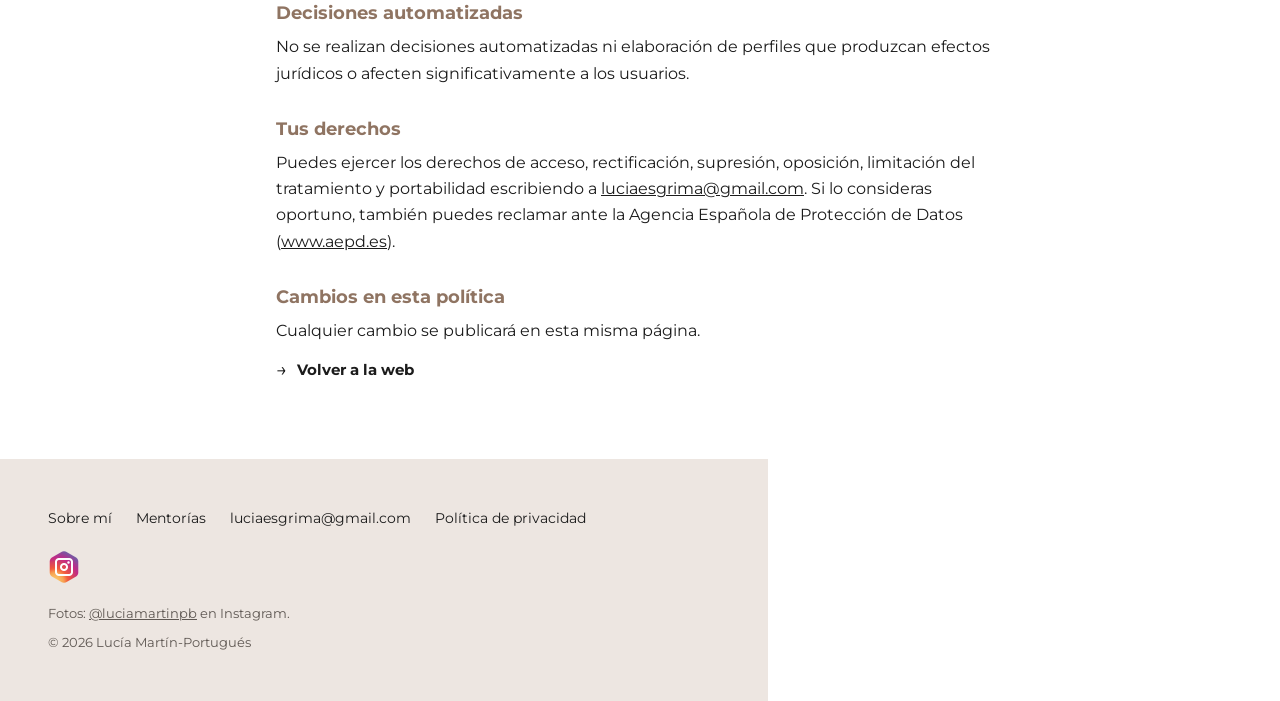
==== commit e0b8d6b3: "Privacidad: nuevos apartados RGPD y textos actualizados - Nuevo apartado 'Datos obligatorios' entre " ====
--- a/privacidad.html
+++ b/privacidad.html
@@ -54,19 +54,28 @@
     <h2>Base jurídica</h2>
     <p>El tratamiento se basa en tu consentimiento expreso (art. 6.1.a del RGPD), que das al marcar la casilla correspondiente. Puedes retirarlo en cualquier momento, sin coste y sin efectos retroactivos, mediante el enlace de baja incluido en cada correo o escribiendo a <a href="mailto:luciaesgrima@gmail.com">luciaesgrima@gmail.com</a>.</p>
 
+    <h2>Datos obligatorios</h2>
+    <p>Los datos solicitados en los formularios son necesarios para gestionar la suscripción a la newsletter o responder a las solicitudes recibidas. Si no se facilitan, no será posible prestar dichos servicios.</p>
+
     <h2>Proveedores que tratan los datos</h2>
     <ul>
       <li><strong>Brevo SAS</strong> (Francia, UE): gestiona la lista de suscriptores y el envío de la newsletter como encargado del tratamiento.</li>
       <li><strong>Formspree</strong>: gestiona la entrega del formulario de mentorías al correo de Lucía.</li>
       <li><strong>GitHub Pages</strong>: aloja esta web.</li>
     </ul>
-    <p>Las marcas anunciadas en la newsletter no reciben la lista de suscriptores ni pueden contactar contigo directamente.</p>
+    <p>Las marcas, empresas o entidades mencionadas o promocionadas en la newsletter no reciben datos de los suscriptores ni tienen acceso a la lista de correo. Toda comunicación se realiza exclusivamente por Lucía Martín-Portugués a través de sus propios canales.</p>
+
+    <h2>Transferencias internacionales</h2>
+    <p>Algunos de nuestros proveedores pueden tratar datos fuera del Espacio Económico Europeo. En tales casos, se aplicarán las garantías adecuadas previstas en los artículos 44 y siguientes del RGPD.</p>
 
     <h2>Conservación</h2>
-    <p>Tu email se conserva mientras permanezcas suscrito a la newsletter. Tras la baja se elimina de la lista activa. Los mensajes del formulario de mentorías se conservan el tiempo necesario para atender tu solicitud.</p>
+    <p>Tu email se conserva mientras permanezcas suscrito a la newsletter. Tras la baja se elimina de la lista activa. Los mensajes enviados mediante el formulario de mentorías se conservarán durante el tiempo necesario para gestionar y responder a tu solicitud y, posteriormente, durante el plazo imprescindible para atender posibles responsabilidades derivadas de dicha comunicación.</p>
 
     <h2>Estadísticas de los correos</h2>
     <p>Los correos pueden incluir medición de aperturas y clics para saber qué contenidos resultan más útiles.</p>
+
+    <h2>Decisiones automatizadas</h2>
+    <p>No se realizan decisiones automatizadas ni elaboración de perfiles que produzcan efectos jurídicos o afecten significativamente a los usuarios.</p>
 
     <h2>Tus derechos</h2>
     <p>Puedes ejercer los derechos de acceso, rectificación, supresión, oposición, limitación del tratamiento y portabilidad escribiendo a <a href="mailto:luciaesgrima@gmail.com">luciaesgrima@gmail.com</a>. Si lo consideras oportuno, también puedes reclamar ante la Agencia Española de Protección de Datos (<a href="https://www.aepd.es" rel="noopener">www.aepd.es</a>).</p>
